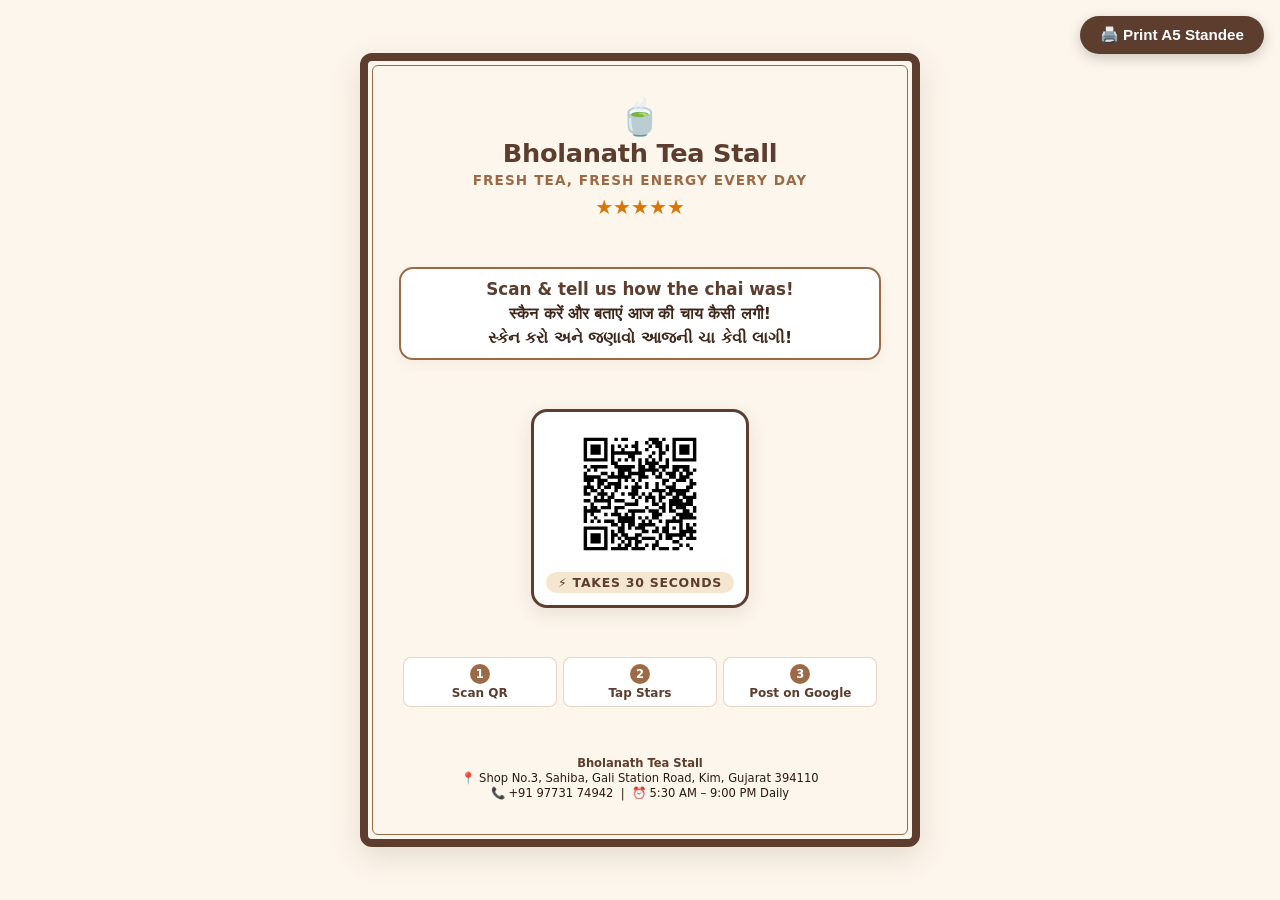
==== print-card.html @ 3c9a8007 "Enhance SEO, optimize images to WebP, add trilingual Google Review Helper and printable A5 counter c" ====
<!DOCTYPE html>
<html lang="en">
<head>
  <meta charset="UTF-8">
  <meta name="viewport" content="width=device-width, initial-scale=1.0">
  <title>Bholanath Tea Stall – Counter Standee (A5 Print Card)</title>
  <link rel="icon" type="image/png" sizes="128x128" href="img/bholanath-tea-stall-favicon.png">
  <style>
    @page {
      size: A5 portrait;
      margin: 0;
    }

    :root {
      --cream: #fdf6ec;
      --beige: #f5e6d0;
      --warm-brown: #9b6b47;
      --deep-brown: #5c3d2e;
      --dark-text: #2c1a10;
      --amber: #d97706;
      --white: #ffffff;
      --font: system-ui, "Noto Sans Gujarati", "Noto Sans Devanagari", -apple-system, BlinkMacSystemFont, "Segoe UI", Roboto, sans-serif;
    }

    *, *::before, *::after {
      box-sizing: border-box;
      margin: 0;
      padding: 0;
    }

    body {
      font-family: var(--font);
      background: var(--cream);
      color: var(--dark-text);
      display: flex;
      justify-content: center;
      align-items: center;
      min-height: 100vh;
      margin: 0;
      padding: 20px;
      -webkit-print-color-adjust: exact;
      print-color-adjust: exact;
    }

    .card-sheet {
      width: 148mm;
      height: 210mm;
      max-width: 100%;
      background: var(--cream);
      border: 8px solid var(--deep-brown);
      border-radius: 12px;
      padding: 10mm 8mm;
      display: flex;
      flex-direction: column;
      align-items: center;
      justify-content: space-between;
      text-align: center;
      box-shadow: 0 10px 30px rgba(92, 61, 46, 0.15);
      position: relative;
      overflow: hidden;
    }

    .card-sheet::before {
      content: '';
      position: absolute;
      inset: 4px;
      border: 1.5px solid var(--warm-brown);
      border-radius: 6px;
      pointer-events: none;
    }

    .brand-header {
      display: flex;
      flex-direction: column;
      align-items: center;
      gap: 3px;
    }

    .brand-logo {
      font-size: 2.2rem;
      line-height: 1;
      margin-bottom: 2px;
    }

    .brand-name {
      font-size: 1.6rem;
      font-weight: 800;
      color: var(--deep-brown);
      letter-spacing: -0.01em;
      line-height: 1.15;
    }

    .brand-tagline {
      font-size: 0.85rem;
      font-weight: 600;
      color: var(--warm-brown);
      text-transform: uppercase;
      letter-spacing: 0.08em;
    }

    .stars-badge {
      display: inline-flex;
      align-items: center;
      gap: 3px;
      color: var(--amber);
      font-size: 1.25rem;
      margin-top: 4px;
    }

    .callout-box {
      background: var(--white);
      border: 2px solid var(--warm-brown);
      border-radius: 14px;
      padding: 10px 14px;
      width: 100%;
      box-shadow: 0 4px 12px rgba(92, 61, 46, 0.06);
    }

    .callout-en {
      font-size: 1.05rem;
      font-weight: 800;
      color: var(--deep-brown);
      line-height: 1.25;
      margin-bottom: 4px;
    }

    .callout-hi {
      font-size: 0.98rem;
      font-weight: 700;
      color: #3e2619;
      line-height: 1.3;
      margin-bottom: 3px;
    }

    .callout-gu {
      font-size: 0.98rem;
      font-weight: 700;
      color: #3e2619;
      line-height: 1.3;
    }

    .qr-frame {
      background: var(--white);
      padding: 12px;
      border: 3px solid var(--deep-brown);
      border-radius: 16px;
      box-shadow: 0 6px 18px rgba(92, 61, 46, 0.12);
      display: flex;
      flex-direction: column;
      align-items: center;
      gap: 8px;
    }

    .qr-frame img {
      width: 140px;
      height: 140px;
      display: block;
    }

    .qr-caption {
      font-size: 0.78rem;
      font-weight: 700;
      color: var(--deep-brown);
      text-transform: uppercase;
      letter-spacing: 0.06em;
      background: var(--beige);
      padding: 3px 12px;
      border-radius: 50px;
    }

    .steps-row {
      display: flex;
      justify-content: space-around;
      width: 100%;
      gap: 6px;
      padding: 0 4px;
    }

    .step-item {
      flex: 1;
      background: var(--white);
      border: 1px solid rgba(200, 149, 108, 0.4);
      border-radius: 8px;
      padding: 6px 4px;
      display: flex;
      flex-direction: column;
      align-items: center;
      gap: 2px;
    }

    .step-num {
      width: 20px;
      height: 20px;
      border-radius: 50%;
      background: var(--warm-brown);
      color: var(--white);
      font-size: 0.72rem;
      font-weight: 800;
      display: flex;
      align-items: center;
      justify-content: center;
    }

    .step-txt {
      font-size: 0.75rem;
      font-weight: 700;
      color: var(--deep-brown);
      line-height: 1.2;
    }

    .card-footer {
      font-size: 0.72rem;
      color: var(--dark-text);
      line-height: 1.3;
    }

    .card-footer strong {
      color: var(--deep-brown);
    }

    .print-bar {
      position: fixed;
      top: 16px;
      right: 16px;
      z-index: 1000;
    }

    .print-btn {
      background: var(--deep-brown);
      color: var(--white);
      border: none;
      padding: 10px 20px;
      font-size: 0.95rem;
      font-weight: 700;
      border-radius: 50px;
      cursor: pointer;
      box-shadow: 0 4px 14px rgba(0,0,0,0.2);
    }

    @media print {
      body {
        padding: 0;
        background: transparent;
      }
      .print-bar {
        display: none;
      }
      .card-sheet {
        border-radius: 0;
        box-shadow: none;
        margin: 0 auto;
        page-break-inside: avoid;
      }
    }
  </style>
</head>
<body>

  <div class="print-bar">
    <button class="print-btn" onclick="window.print()">🖨️ Print A5 Standee</button>
  </div>

  <div class="card-sheet">
    <div class="brand-header">
      <div class="brand-logo">🍵</div>
      <h1 class="brand-name">Bholanath Tea Stall</h1>
      <p class="brand-tagline">Fresh Tea, Fresh Energy Every Day</p>
      <div class="stars-badge">★★★★★</div>
    </div>

    <div class="callout-box">
      <div class="callout-en">Scan &amp; tell us how the chai was!</div>
      <div class="callout-hi">स्कैन करें और बताएं आज की चाय कैसी लगी!</div>
      <div class="callout-gu">સ્કેન કરો અને જણાવો આજની ચા કેવી લાગી!</div>
    </div>

    <div class="qr-frame">
      <img src="img/review-qr.svg" alt="Scan to Review Bholanath Tea Stall" width="140" height="140">
      <span class="qr-caption">⚡ Takes 30 Seconds</span>
    </div>

    <div class="steps-row">
      <div class="step-item">
        <span class="step-num">1</span>
        <span class="step-txt">Scan QR</span>
      </div>
      <div class="step-item">
        <span class="step-num">2</span>
        <span class="step-txt">Tap Stars</span>
      </div>
      <div class="step-item">
        <span class="step-num">3</span>
        <span class="step-txt">Post on Google</span>
      </div>
    </div>

    <div class="card-footer">
      <strong>Bholanath Tea Stall</strong><br>
      📍 Shop No.3, Sahiba, Gali Station Road, Kim, Gujarat 394110<br>
      📞 +91 97731 74942 &nbsp;|&nbsp; ⏰ 5:30 AM – 9:00 PM Daily
    </div>
  </div>

</body>
</html>
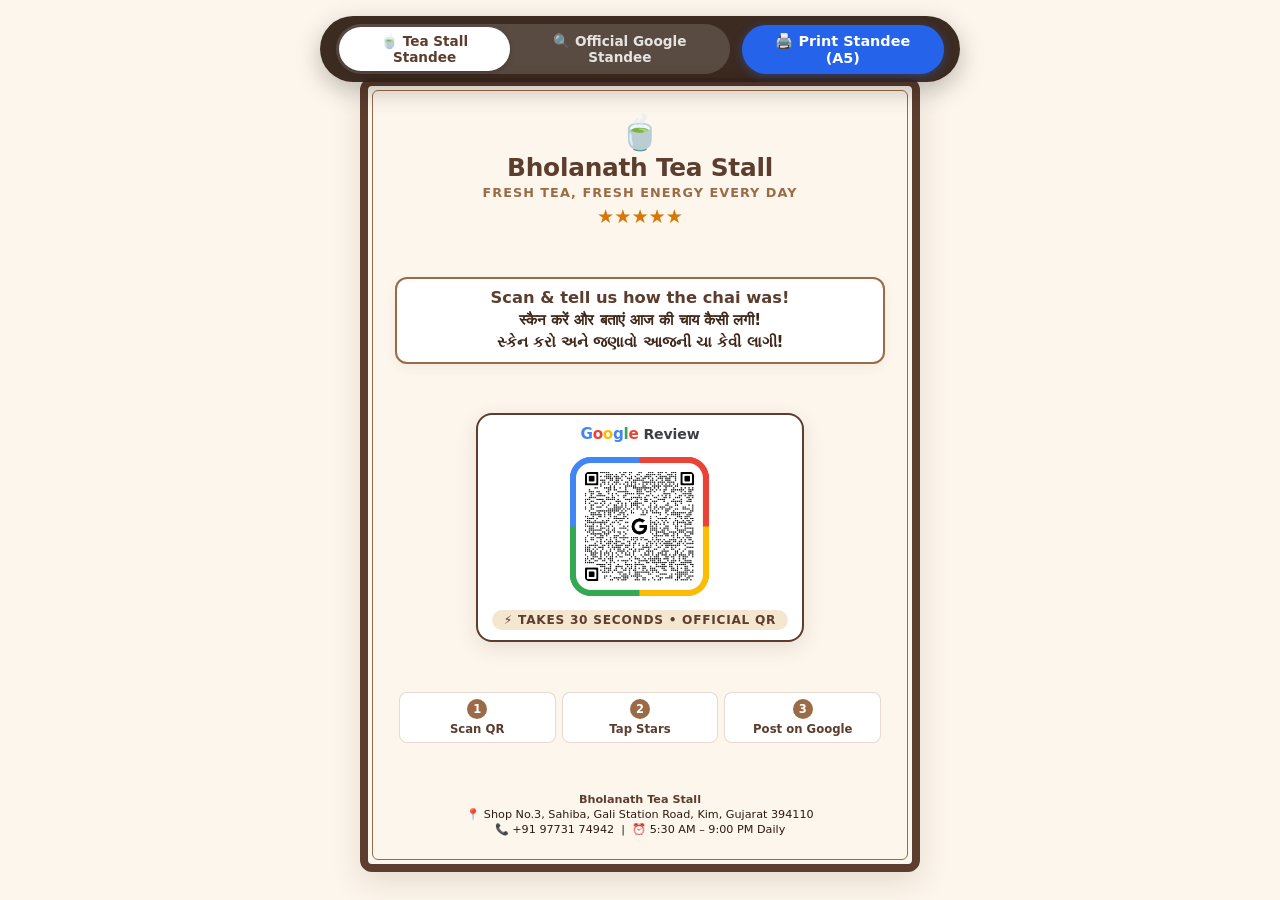
==== commit 29976b71: "Implement official Google Review QR pattern and dual-mode standee on print-card.html" ====
--- a/print-card.html
+++ b/print-card.html
@@ -19,6 +19,10 @@
       --dark-text: #2c1a10;
       --amber: #d97706;
       --white: #ffffff;
+      --google-blue: #4285f4;
+      --google-red: #ea4335;
+      --google-yellow: #fbbc05;
+      --google-green: #34a853;
       --font: system-ui, "Noto Sans Gujarati", "Noto Sans Devanagari", -apple-system, BlinkMacSystemFont, "Segoe UI", Roboto, sans-serif;
     }
 
@@ -33,15 +37,88 @@
       background: var(--cream);
       color: var(--dark-text);
       display: flex;
+      flex-direction: column;
       justify-content: center;
       align-items: center;
       min-height: 100vh;
       margin: 0;
-      padding: 20px;
+      padding: 70px 20px 20px;
       -webkit-print-color-adjust: exact;
       print-color-adjust: exact;
     }
 
+    /* Print Navigation Bar */
+    .print-bar {
+      position: fixed;
+      top: 16px;
+      left: 50%;
+      transform: translateX(-50%);
+      z-index: 1000;
+      display: flex;
+      align-items: center;
+      gap: 12px;
+      background: rgba(44, 26, 16, 0.92);
+      backdrop-filter: blur(8px);
+      -webkit-backdrop-filter: blur(8px);
+      padding: 8px 16px;
+      border-radius: 50px;
+      box-shadow: 0 8px 24px rgba(0,0,0,0.25);
+    }
+
+    .tab-group {
+      display: flex;
+      background: rgba(255, 255, 255, 0.15);
+      border-radius: 50px;
+      padding: 3px;
+      gap: 3px;
+    }
+
+    .tab-btn {
+      background: transparent;
+      color: rgba(255, 255, 255, 0.85);
+      border: none;
+      padding: 6px 14px;
+      font-size: 0.85rem;
+      font-weight: 700;
+      border-radius: 50px;
+      cursor: pointer;
+      transition: all 0.2s ease;
+      font-family: inherit;
+    }
+
+    .tab-btn.active {
+      background: var(--white);
+      color: var(--deep-brown);
+      box-shadow: 0 2px 6px rgba(0,0,0,0.2);
+    }
+
+    .print-btn {
+      background: #2563eb;
+      color: var(--white);
+      border: none;
+      padding: 8px 20px;
+      font-size: 0.9rem;
+      font-weight: 700;
+      border-radius: 50px;
+      cursor: pointer;
+      font-family: inherit;
+      box-shadow: 0 2px 10px rgba(37, 99, 235, 0.4);
+      transition: background 0.2s ease;
+    }
+
+    .print-btn:hover {
+      background: #1d4ed8;
+    }
+
+    /* Sheets Container */
+    .standee-container {
+      display: flex;
+      justify-content: center;
+      align-items: center;
+      width: 100%;
+    }
+
+    /* Card Sheet A5 */
     .card-sheet {
       width: 148mm;
       height: 210mm;
@@ -49,7 +126,7 @@
       background: var(--cream);
       border: 8px solid var(--deep-brown);
       border-radius: 12px;
-      padding: 10mm 8mm;
+      padding: 8mm 7mm 7mm;
       display: flex;
       flex-direction: column;
       align-items: center;
@@ -69,21 +146,22 @@
       pointer-events: none;
     }
 
+    /* Brand Header */
     .brand-header {
       display: flex;
       flex-direction: column;
       align-items: center;
-      gap: 3px;
+      gap: 2px;
     }
 
     .brand-logo {
-      font-size: 2.2rem;
+      font-size: 2.1rem;
       line-height: 1;
       margin-bottom: 2px;
     }
 
     .brand-name {
-      font-size: 1.6rem;
+      font-size: 1.55rem;
       font-weight: 800;
       color: var(--deep-brown);
       letter-spacing: -0.01em;
@@ -91,7 +169,7 @@
     }
 
     .brand-tagline {
-      font-size: 0.85rem;
+      font-size: 0.8rem;
       font-weight: 600;
       color: var(--warm-brown);
       text-transform: uppercase;
@@ -103,62 +181,81 @@
       align-items: center;
       gap: 3px;
       color: var(--amber);
-      font-size: 1.25rem;
-      margin-top: 4px;
-    }
-
+      font-size: 1.2rem;
+      margin-top: 3px;
+    }
+
+    /* Trilingual Callout Box */
     .callout-box {
       background: var(--white);
       border: 2px solid var(--warm-brown);
-      border-radius: 14px;
-      padding: 10px 14px;
+      border-radius: 12px;
+      padding: 9px 12px;
       width: 100%;
       box-shadow: 0 4px 12px rgba(92, 61, 46, 0.06);
     }
 
     .callout-en {
-      font-size: 1.05rem;
+      font-size: 1.02rem;
       font-weight: 800;
       color: var(--deep-brown);
       line-height: 1.25;
-      margin-bottom: 4px;
+      margin-bottom: 3px;
     }
 
     .callout-hi {
-      font-size: 0.98rem;
+      font-size: 0.95rem;
       font-weight: 700;
       color: #3e2619;
       line-height: 1.3;
-      margin-bottom: 3px;
+      margin-bottom: 2px;
     }
 
     .callout-gu {
-      font-size: 0.98rem;
+      font-size: 0.95rem;
       font-weight: 700;
       color: #3e2619;
       line-height: 1.3;
     }
 
+    /* Official Google QR Frame */
     .qr-frame {
       background: var(--white);
-      padding: 12px;
-      border: 3px solid var(--deep-brown);
+      padding: 10px 14px 10px;
+      border: 2.5px solid var(--deep-brown);
       border-radius: 16px;
-      box-shadow: 0 6px 18px rgba(92, 61, 46, 0.12);
-      display: flex;
-      flex-direction: column;
-      align-items: center;
-      gap: 8px;
-    }
-
-    .qr-frame img {
-      width: 140px;
-      height: 140px;
+      box-shadow: 0 6px 20px rgba(92, 61, 46, 0.12);
+      display: flex;
+      flex-direction: column;
+      align-items: center;
+      gap: 6px;
+    }
+
+    .google-qr-badge-header {
+      font-size: 0.88rem;
+      font-weight: 700;
+      color: #3c4043;
+      display: flex;
+      align-items: center;
+      gap: 5px;
+      letter-spacing: -0.01em;
+    }
+
+    .g-logo {
+      font-weight: 800;
+      font-size: 0.95rem;
+      letter-spacing: -0.02em;
+    }
+
+    .official-qr-img {
+      width: 155px;
+      height: 155px;
       display: block;
+      border-radius: 18px;
     }
 
     .qr-caption {
-      font-size: 0.78rem;
+      font-size: 0.76rem;
       font-weight: 700;
       color: var(--deep-brown);
       text-transform: uppercase;
@@ -168,6 +265,7 @@
       border-radius: 50px;
     }
 
+    /* Steps Row */
     .steps-row {
       display: flex;
       justify-content: space-around;
@@ -178,14 +276,14 @@
 
     .step-item {
       flex: 1;
+      display: flex;
+      flex-direction: column;
+      align-items: center;
+      gap: 3px;
       background: var(--white);
-      border: 1px solid rgba(200, 149, 108, 0.4);
+      padding: 6px 4px;
       border-radius: 8px;
-      padding: 6px 4px;
-      display: flex;
-      flex-direction: column;
-      align-items: center;
-      gap: 2px;
+      border: 1px solid rgba(155, 107, 71, 0.25);
     }
 
     .step-num {
@@ -195,111 +293,173 @@
       background: var(--warm-brown);
       color: var(--white);
       font-size: 0.72rem;
-      font-weight: 800;
+      font-weight: 700;
       display: flex;
       align-items: center;
       justify-content: center;
     }
 
     .step-txt {
-      font-size: 0.75rem;
+      font-size: 0.73rem;
       font-weight: 700;
       color: var(--deep-brown);
       line-height: 1.2;
     }
 
+    /* Footer */
     .card-footer {
-      font-size: 0.72rem;
+      font-size: 0.7rem;
       color: var(--dark-text);
-      line-height: 1.3;
+      line-height: 1.35;
     }
 
     .card-footer strong {
       color: var(--deep-brown);
     }
 
-    .print-bar {
-      position: fixed;
-      top: 16px;
-      right: 16px;
-      z-index: 1000;
-    }
-
-    .print-btn {
-      background: var(--deep-brown);
-      color: var(--white);
-      border: none;
-      padding: 10px 20px;
-      font-size: 0.95rem;
-      font-weight: 700;
-      border-radius: 50px;
-      cursor: pointer;
-      box-shadow: 0 4px 14px rgba(0,0,0,0.2);
-    }
-
+    /* Official Google Standee View (Page 2 Replica) */
+    .google-official-sheet {
+      display: none;
+      width: 148mm;
+      height: 210mm;
+      max-width: 100%;
+      background: var(--white);
+      border-radius: 8px;
+      box-shadow: 0 10px 30px rgba(0,0,0,0.12);
+      overflow: hidden;
+      padding: 6mm 4mm;
+      flex-direction: column;
+      align-items: center;
+      justify-content: center;
+    }
+
+    .google-official-sheet img {
+      width: 100%;
+      height: 100%;
+      object-fit: contain;
+      display: block;
+    }
+
+    /* Print Styles */
     @media print {
       body {
         padding: 0;
         background: transparent;
       }
+
       .print-bar {
-        display: none;
+        display: none !important;
       }
-      .card-sheet {
+
+      .card-sheet, .google-official-sheet {
         border-radius: 0;
         box-shadow: none;
         margin: 0 auto;
         page-break-inside: avoid;
       }
+
+      .card-sheet.hidden-for-print,
+      .google-official-sheet.hidden-for-print {
+        display: none !important;
+      }
     }
   </style>
 </head>
 <body>
 
+  <!-- Top Action & View Switcher Bar -->
   <div class="print-bar">
-    <button class="print-btn" onclick="window.print()">🖨️ Print A5 Standee</button>
+    <div class="tab-group">
+      <button type="button" class="tab-btn active" id="tabTrilingual" onclick="switchCard('trilingual')">
+        🍵 Tea Stall Standee
+      </button>
+      <button type="button" class="tab-btn" id="tabGoogle" onclick="switchCard('google')">
+        🔍 Official Google Standee
+      </button>
+    </div>
+    <button type="button" class="print-btn" onclick="window.print()">🖨️ Print Standee (A5)</button>
   </div>
 
-  <div class="card-sheet">
-    <div class="brand-header">
-      <div class="brand-logo">🍵</div>
-      <h1 class="brand-name">Bholanath Tea Stall</h1>
-      <p class="brand-tagline">Fresh Tea, Fresh Energy Every Day</p>
-      <div class="stars-badge">★★★★★</div>
-    </div>
-
-    <div class="callout-box">
-      <div class="callout-en">Scan &amp; tell us how the chai was!</div>
-      <div class="callout-hi">स्कैन करें और बताएं आज की चाय कैसी लगी!</div>
-      <div class="callout-gu">સ્કેન કરો અને જણાવો આજની ચા કેવી લાગી!</div>
-    </div>
-
-    <div class="qr-frame">
-      <img src="img/review-qr.svg" alt="Scan to Review Bholanath Tea Stall" width="140" height="140">
-      <span class="qr-caption">⚡ Takes 30 Seconds</span>
-    </div>
-
-    <div class="steps-row">
-      <div class="step-item">
-        <span class="step-num">1</span>
-        <span class="step-txt">Scan QR</span>
+  <div class="standee-container">
+    <!-- 1. Trilingual Tea Stall Standee with Official Google 4-Color QR -->
+    <div class="card-sheet" id="trilingualSheet">
+      <div class="brand-header">
+        <div class="brand-logo">🍵</div>
+        <h1 class="brand-name">Bholanath Tea Stall</h1>
+        <p class="brand-tagline">Fresh Tea, Fresh Energy Every Day</p>
+        <div class="stars-badge">★★★★★</div>
       </div>
-      <div class="step-item">
-        <span class="step-num">2</span>
-        <span class="step-txt">Tap Stars</span>
+
+      <div class="callout-box">
+        <div class="callout-en">Scan &amp; tell us how the chai was!</div>
+        <div class="callout-hi">स्कैन करें और बताएं आज की चाय कैसी लगी!</div>
+        <div class="callout-gu">સ્કેન કરો અને જણાવો આજની ચા કેવી લાગી!</div>
       </div>
-      <div class="step-item">
-        <span class="step-num">3</span>
-        <span class="step-txt">Post on Google</span>
+
+      <!-- Official Google Review QR Pattern -->
+      <div class="qr-frame">
+        <div class="google-qr-badge-header">
+          <span class="g-logo">
+            <span style="color:#4285f4">G</span><span style="color:#ea4335">o</span><span style="color:#fbbc05">o</span><span style="color:#4285f4">g</span><span style="color:#34a853">l</span><span style="color:#ea4335">e</span>
+          </span>
+          <span>Review</span>
+        </div>
+        <img src="img/google-review-qr.png" alt="Official Google Review QR Code for Bholanath Tea Stall" width="155" height="155" class="official-qr-img">
+        <span class="qr-caption">⚡ Takes 30 Seconds • Official QR</span>
+      </div>
+
+      <div class="steps-row">
+        <div class="step-item">
+          <span class="step-num">1</span>
+          <span class="step-txt">Scan QR</span>
+        </div>
+        <div class="step-item">
+          <span class="step-num">2</span>
+          <span class="step-txt">Tap Stars</span>
+        </div>
+        <div class="step-item">
+          <span class="step-num">3</span>
+          <span class="step-txt">Post on Google</span>
+        </div>
+      </div>
+
+      <div class="card-footer">
+        <strong>Bholanath Tea Stall</strong><br>
+        📍 Shop No.3, Sahiba, Gali Station Road, Kim, Gujarat 394110<br>
+        📞 +91 97731 74942 &nbsp;|&nbsp; ⏰ 5:30 AM – 9:00 PM Daily
       </div>
     </div>
 
-    <div class="card-footer">
-      <strong>Bholanath Tea Stall</strong><br>
-      📍 Shop No.3, Sahiba, Gali Station Road, Kim, Gujarat 394110<br>
-      📞 +91 97731 74942 &nbsp;|&nbsp; ⏰ 5:30 AM – 9:00 PM Daily
+    <!-- 2. Official Google Business Profile Standee (Exact Page 2 Replica) -->
+    <div class="google-official-sheet" id="googleSheet">
+      <img src="img/google-official-standee.png" alt="Official Google Business Profile Standee for Bholanath Tea Stall">
     </div>
   </div>
 
+  <script>
+    function switchCard(type) {
+      const triSheet = document.getElementById('trilingualSheet');
+      const gSheet = document.getElementById('googleSheet');
+      const tabTri = document.getElementById('tabTrilingual');
+      const tabG = document.getElementById('tabGoogle');
+
+      if (type === 'google') {
+        triSheet.style.display = 'none';
+        triSheet.classList.add('hidden-for-print');
+        gSheet.style.display = 'flex';
+        gSheet.classList.remove('hidden-for-print');
+        tabG.classList.add('active');
+        tabTri.classList.remove('active');
+      } else {
+        triSheet.style.display = 'flex';
+        triSheet.classList.remove('hidden-for-print');
+        gSheet.style.display = 'none';
+        gSheet.classList.add('hidden-for-print');
+        tabTri.classList.add('active');
+        tabG.classList.remove('active');
+      }
+    }
+  </script>
+
 </body>
 </html>
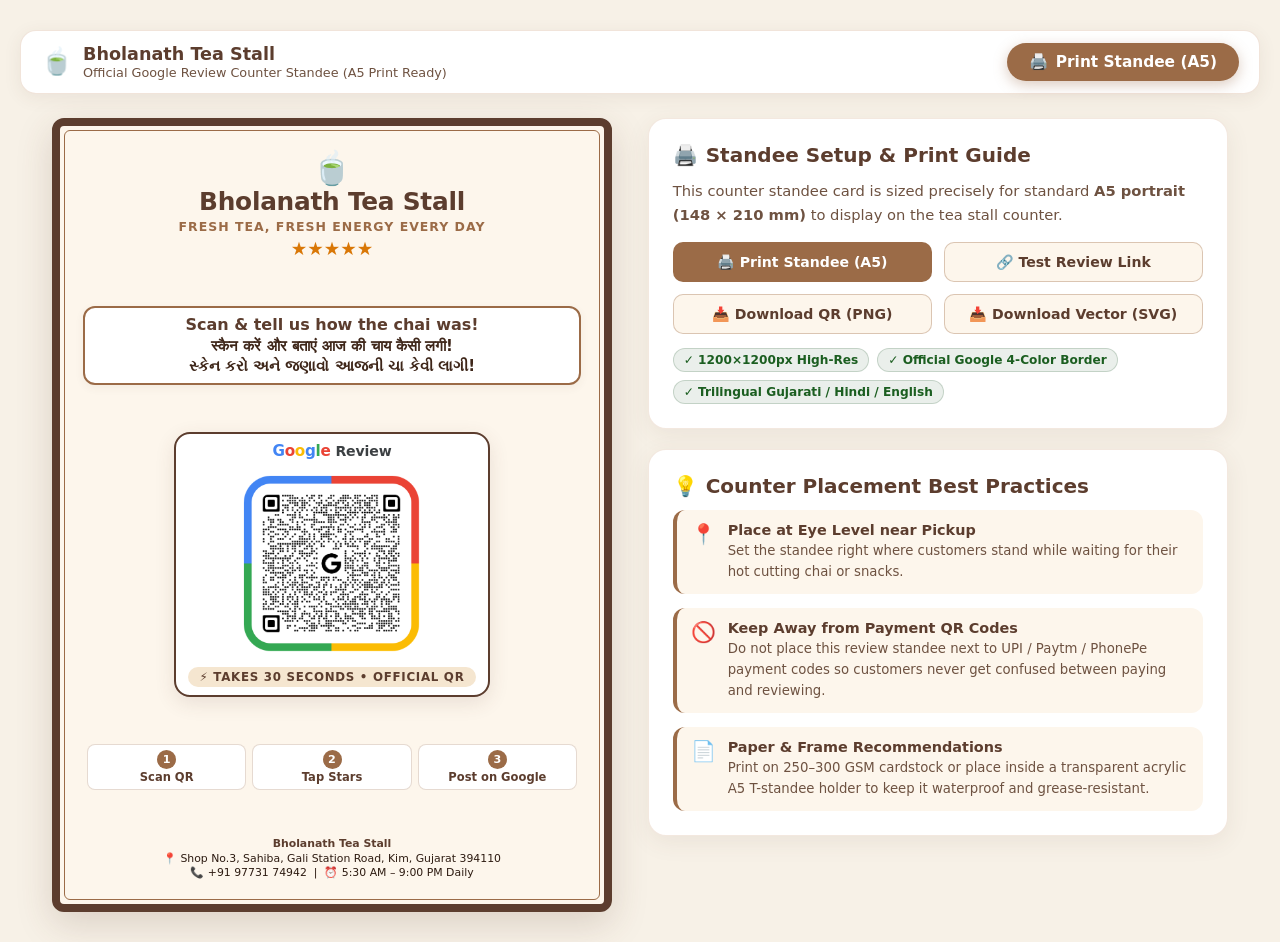
==== commit 051a16a7: "Enlarge official Google QR to 195px, remove tabs, and optimize desktop wide screen layout on print-c" ====
--- a/print-card.html
+++ b/print-card.html
@@ -17,12 +17,11 @@
       --warm-brown: #9b6b47;
       --deep-brown: #5c3d2e;
       --dark-text: #2c1a10;
+      --text-muted: #6e5241;
       --amber: #d97706;
       --white: #ffffff;
-      --google-blue: #4285f4;
-      --google-red: #ea4335;
-      --google-yellow: #fbbc05;
-      --google-green: #34a853;
+      --primary: #9b6b47;
+      --primary-hover: #5c3d2e;
       --font: system-ui, "Noto Sans Gujarati", "Noto Sans Devanagari", -apple-system, BlinkMacSystemFont, "Segoe UI", Roboto, sans-serif;
     }
 
@@ -34,105 +33,111 @@
 
     body {
       font-family: var(--font);
-      background: var(--cream);
+      background: #f7f1e7;
       color: var(--dark-text);
-      display: flex;
-      flex-direction: column;
-      justify-content: center;
-      align-items: center;
       min-height: 100vh;
       margin: 0;
-      padding: 70px 20px 20px;
+      padding: 30px 20px;
+      display: flex;
+      flex-direction: column;
+      align-items: center;
       -webkit-print-color-adjust: exact;
       print-color-adjust: exact;
     }
 
-    /* Print Navigation Bar */
-    .print-bar {
-      position: fixed;
-      top: 16px;
-      left: 50%;
-      transform: translateX(-50%);
-      z-index: 1000;
-      display: flex;
-      align-items: center;
-      gap: 12px;
-      background: rgba(44, 26, 16, 0.92);
-      backdrop-filter: blur(8px);
-      -webkit-backdrop-filter: blur(8px);
-      padding: 8px 16px;
-      border-radius: 50px;
-      box-shadow: 0 8px 24px rgba(0,0,0,0.25);
-    }
-
-    .tab-group {
-      display: flex;
-      background: rgba(255, 255, 255, 0.15);
-      border-radius: 50px;
-      padding: 3px;
-      gap: 3px;
-    }
-
-    .tab-btn {
-      background: transparent;
-      color: rgba(255, 255, 255, 0.85);
-      border: none;
-      padding: 6px 14px;
-      font-size: 0.85rem;
-      font-weight: 700;
-      border-radius: 50px;
-      cursor: pointer;
-      transition: all 0.2s ease;
-      font-family: inherit;
-    }
-
-    .tab-btn.active {
+    /* Top Sticky Print Action for Mobile/Small Screens */
+    .top-action-bar {
+      width: 100%;
+      max-width: 1240px;
+      display: flex;
+      justify-content: space-between;
+      align-items: center;
+      margin-bottom: 24px;
+      padding: 12px 20px;
       background: var(--white);
-      color: var(--deep-brown);
-      box-shadow: 0 2px 6px rgba(0,0,0,0.2);
-    }
-
-    .print-btn {
-      background: #2563eb;
+      border-radius: 16px;
+      box-shadow: 0 4px 18px rgba(92, 61, 46, 0.08);
+      border: 1px solid rgba(200, 149, 108, 0.25);
+    }
+
+    .top-brand {
+      display: flex;
+      align-items: center;
+      gap: 10px;
+    }
+
+    .top-brand-icon {
+      font-size: 1.6rem;
+      line-height: 1;
+    }
+
+    .top-brand-title {
+      font-size: 1.1rem;
+      font-weight: 800;
+      color: var(--deep-brown);
+      line-height: 1.2;
+    }
+
+    .top-brand-sub {
+      font-size: 0.8rem;
+      color: var(--text-muted);
+      font-weight: 500;
+    }
+
+    .print-main-btn {
+      display: inline-flex;
+      align-items: center;
+      gap: 8px;
+      background: var(--warm-brown);
       color: var(--white);
       border: none;
-      padding: 8px 20px;
-      font-size: 0.9rem;
+      padding: 10px 22px;
+      font-size: 0.96rem;
       font-weight: 700;
       border-radius: 50px;
       cursor: pointer;
       font-family: inherit;
-      box-shadow: 0 2px 10px rgba(37, 99, 235, 0.4);
-      transition: background 0.2s ease;
-    }
-
-    .print-btn:hover {
-      background: #1d4ed8;
-    }
-
-    /* Sheets Container */
-    .standee-container {
-      display: flex;
+      box-shadow: 0 4px 14px rgba(155, 107, 71, 0.35);
+      transition: all 0.2s ease;
+      text-decoration: none;
+    }
+
+    .print-main-btn:hover {
+      background: var(--deep-brown);
+      transform: translateY(-1px);
+      box-shadow: 0 6px 20px rgba(92, 61, 46, 0.45);
+    }
+
+    /* Desktop Responsive Layout */
+    .desktop-container {
+      width: 100%;
+      max-width: 1240px;
+      display: flex;
+      gap: 36px;
+      align-items: flex-start;
       justify-content: center;
-      align-items: center;
-      width: 100%;
-    }
-
-    /* Card Sheet A5 */
+    }
+
+    /* Left Side: A5 Standee Card Sheet */
+    .standee-wrapper {
+      flex-shrink: 0;
+      display: flex;
+      justify-content: center;
+    }
+
     .card-sheet {
       width: 148mm;
       height: 210mm;
-      max-width: 100%;
       background: var(--cream);
       border: 8px solid var(--deep-brown);
       border-radius: 12px;
-      padding: 8mm 7mm 7mm;
+      padding: 7mm 6mm 6mm;
       display: flex;
       flex-direction: column;
       align-items: center;
       justify-content: space-between;
       text-align: center;
-      box-shadow: 0 10px 30px rgba(92, 61, 46, 0.15);
+      box-shadow: 0 12px 36px rgba(92, 61, 46, 0.18);
       position: relative;
       overflow: hidden;
     }
@@ -155,7 +160,7 @@
     }
 
     .brand-logo {
-      font-size: 2.1rem;
+      font-size: 2rem;
       line-height: 1;
       margin-bottom: 2px;
     }
@@ -169,7 +174,7 @@
     }
 
     .brand-tagline {
-      font-size: 0.8rem;
+      font-size: 0.78rem;
       font-weight: 600;
       color: var(--warm-brown);
       text-transform: uppercase;
@@ -181,8 +186,8 @@
       align-items: center;
       gap: 3px;
       color: var(--amber);
-      font-size: 1.2rem;
-      margin-top: 3px;
+      font-size: 1.15rem;
+      margin-top: 2px;
     }
 
     /* Trilingual Callout Box */
@@ -190,39 +195,39 @@
       background: var(--white);
       border: 2px solid var(--warm-brown);
       border-radius: 12px;
-      padding: 9px 12px;
+      padding: 7px 10px;
       width: 100%;
-      box-shadow: 0 4px 12px rgba(92, 61, 46, 0.06);
+      box-shadow: 0 3px 10px rgba(92, 61, 46, 0.06);
     }
 
     .callout-en {
-      font-size: 1.02rem;
+      font-size: 1rem;
       font-weight: 800;
       color: var(--deep-brown);
       line-height: 1.25;
-      margin-bottom: 3px;
+      margin-bottom: 2px;
     }
 
     .callout-hi {
-      font-size: 0.95rem;
+      font-size: 0.94rem;
       font-weight: 700;
       color: #3e2619;
-      line-height: 1.3;
+      line-height: 1.25;
       margin-bottom: 2px;
     }
 
     .callout-gu {
-      font-size: 0.95rem;
+      font-size: 0.94rem;
       font-weight: 700;
       color: #3e2619;
-      line-height: 1.3;
-    }
-
-    /* Official Google QR Frame */
+      line-height: 1.25;
+    }
+
+    /* Enlarged Official Google QR Frame */
     .qr-frame {
       background: var(--white);
-      padding: 10px 14px 10px;
-      border: 2.5px solid var(--deep-brown);
+      padding: 8px 12px 8px;
+      border: 2px solid var(--deep-brown);
       border-radius: 16px;
       box-shadow: 0 6px 20px rgba(92, 61, 46, 0.12);
       display: flex;
@@ -247,15 +252,16 @@
       letter-spacing: -0.02em;
     }
 
+    /* Enlarged QR Code Image */
     .official-qr-img {
-      width: 155px;
-      height: 155px;
+      width: 195px;
+      height: 195px;
       display: block;
       border-radius: 18px;
     }
 
     .qr-caption {
-      font-size: 0.76rem;
+      font-size: 0.74rem;
       font-weight: 700;
       color: var(--deep-brown);
       text-transform: uppercase;
@@ -279,28 +285,28 @@
       display: flex;
       flex-direction: column;
       align-items: center;
-      gap: 3px;
+      gap: 2px;
       background: var(--white);
-      padding: 6px 4px;
+      padding: 5px 3px;
       border-radius: 8px;
       border: 1px solid rgba(155, 107, 71, 0.25);
     }
 
     .step-num {
-      width: 20px;
-      height: 20px;
+      width: 19px;
+      height: 19px;
       border-radius: 50%;
       background: var(--warm-brown);
       color: var(--white);
+      font-size: 0.7rem;
+      font-weight: 700;
+      display: flex;
+      align-items: center;
+      justify-content: center;
+    }
+
+    .step-txt {
       font-size: 0.72rem;
-      font-weight: 700;
-      display: flex;
-      align-items: center;
-      justify-content: center;
-    }
-
-    .step-txt {
-      font-size: 0.73rem;
       font-weight: 700;
       color: var(--deep-brown);
       line-height: 1.2;
@@ -308,7 +314,7 @@
 
     /* Footer */
     .card-footer {
-      font-size: 0.7rem;
+      font-size: 0.68rem;
       color: var(--dark-text);
       line-height: 1.35;
     }
@@ -317,149 +323,338 @@
       color: var(--deep-brown);
     }
 
-    /* Official Google Standee View (Page 2 Replica) */
-    .google-official-sheet {
-      display: none;
-      width: 148mm;
-      height: 210mm;
-      max-width: 100%;
+    /* Right Side: Desktop Information & Setup Panel */
+    .desktop-sidebar {
+      flex: 1;
+      display: flex;
+      flex-direction: column;
+      gap: 20px;
+      max-width: 580px;
+    }
+
+    .sidebar-card {
       background: var(--white);
-      border-radius: 8px;
-      box-shadow: 0 10px 30px rgba(0,0,0,0.12);
-      overflow: hidden;
-      padding: 6mm 4mm;
+      border-radius: 18px;
+      padding: 24px;
+      box-shadow: 0 6px 24px rgba(92, 61, 46, 0.08);
+      border: 1px solid rgba(200, 149, 108, 0.22);
+    }
+
+    .sidebar-card h2 {
+      font-size: 1.25rem;
+      font-weight: 800;
+      color: var(--deep-brown);
+      margin-bottom: 12px;
+      display: flex;
+      align-items: center;
+      gap: 8px;
+    }
+
+    .sidebar-card p {
+      font-size: 0.92rem;
+      color: var(--text-muted);
+      line-height: 1.6;
+      margin-bottom: 16px;
+    }
+
+    .action-grid {
+      display: grid;
+      grid-template-columns: repeat(auto-fit, minmax(200px, 1fr));
+      gap: 12px;
+      margin-bottom: 8px;
+    }
+
+    .action-btn {
+      display: inline-flex;
+      align-items: center;
+      justify-content: center;
+      gap: 8px;
+      padding: 11px 16px;
+      border-radius: 10px;
+      font-size: 0.88rem;
+      font-weight: 700;
+      text-decoration: none;
+      transition: all 0.2s ease;
+      cursor: pointer;
+      border: 1.5px solid transparent;
+      font-family: inherit;
+    }
+
+    .action-btn-primary {
+      background: var(--warm-brown);
+      color: var(--white);
+    }
+
+    .action-btn-primary:hover {
+      background: var(--deep-brown);
+    }
+
+    .action-btn-outline {
+      background: var(--cream);
+      color: var(--deep-brown);
+      border-color: rgba(155, 107, 71, 0.35);
+    }
+
+    .action-btn-outline:hover {
+      background: var(--beige);
+      border-color: var(--warm-brown);
+    }
+
+    .tips-list {
+      list-style: none;
+      display: flex;
       flex-direction: column;
-      align-items: center;
-      justify-content: center;
-    }
-
-    .google-official-sheet img {
-      width: 100%;
-      height: 100%;
-      object-fit: contain;
+      gap: 14px;
+      margin-top: 8px;
+    }
+
+    .tip-item {
+      display: flex;
+      align-items: flex-start;
+      gap: 12px;
+      background: var(--cream);
+      padding: 12px 14px;
+      border-radius: 12px;
+      border-left: 4px solid var(--warm-brown);
+    }
+
+    .tip-icon {
+      font-size: 1.25rem;
+      flex-shrink: 0;
+      line-height: 1.2;
+    }
+
+    .tip-content strong {
       display: block;
-    }
-
-    /* Print Styles */
+      font-size: 0.9rem;
+      color: var(--deep-brown);
+      margin-bottom: 2px;
+    }
+
+    .tip-content span {
+      font-size: 0.83rem;
+      color: var(--text-muted);
+      line-height: 1.5;
+    }
+
+    .qr-specs-badge {
+      display: flex;
+      flex-wrap: wrap;
+      gap: 8px;
+      margin-top: 14px;
+    }
+
+    .spec-pill {
+      font-size: 0.76rem;
+      font-weight: 700;
+      background: rgba(107, 143, 113, 0.14);
+      color: #1b5e20;
+      padding: 4px 10px;
+      border-radius: 50px;
+      border: 1px solid rgba(107, 143, 113, 0.3);
+    }
+
+    /* Responsive adjustments */
+    @media (max-width: 980px) {
+      .desktop-container {
+        flex-direction: column;
+        align-items: center;
+      }
+      .desktop-sidebar {
+        width: 100%;
+        max-width: 148mm;
+      }
+    }
+
+    @media (max-width: 600px) {
+      body {
+        padding: 16px 10px;
+      }
+      .top-action-bar {
+        flex-direction: column;
+        gap: 12px;
+        text-align: center;
+      }
+      .card-sheet {
+        width: 100%;
+        height: auto;
+        min-height: 600px;
+        padding: 24px 16px;
+      }
+      .official-qr-img {
+        width: 170px;
+        height: 170px;
+      }
+    }
+
+    /* Print Styles (Only print the standee card cleanly) */
     @media print {
       body {
         padding: 0;
+        margin: 0;
         background: transparent;
       }
 
-      .print-bar {
+      .top-action-bar,
+      .desktop-sidebar {
         display: none !important;
       }
 
-      .card-sheet, .google-official-sheet {
+      .desktop-container {
+        display: block;
+        margin: 0;
+        padding: 0;
+      }
+
+      .standee-wrapper {
+        display: block;
+        margin: 0;
+        padding: 0;
+      }
+
+      .card-sheet {
         border-radius: 0;
         box-shadow: none;
         margin: 0 auto;
         page-break-inside: avoid;
       }
-
-      .card-sheet.hidden-for-print,
-      .google-official-sheet.hidden-for-print {
-        display: none !important;
-      }
     }
   </style>
 </head>
 <body>
 
-  <!-- Top Action & View Switcher Bar -->
-  <div class="print-bar">
-    <div class="tab-group">
-      <button type="button" class="tab-btn active" id="tabTrilingual" onclick="switchCard('trilingual')">
-        🍵 Tea Stall Standee
-      </button>
-      <button type="button" class="tab-btn" id="tabGoogle" onclick="switchCard('google')">
-        🔍 Official Google Standee
-      </button>
+  <!-- Top Action Bar -->
+  <header class="top-action-bar">
+    <div class="top-brand">
+      <span class="top-brand-icon">🍵</span>
+      <div>
+        <div class="top-brand-title">Bholanath Tea Stall</div>
+        <div class="top-brand-sub">Official Google Review Counter Standee (A5 Print Ready)</div>
+      </div>
     </div>
-    <button type="button" class="print-btn" onclick="window.print()">🖨️ Print Standee (A5)</button>
-  </div>
-
-  <div class="standee-container">
-    <!-- 1. Trilingual Tea Stall Standee with Official Google 4-Color QR -->
-    <div class="card-sheet" id="trilingualSheet">
-      <div class="brand-header">
-        <div class="brand-logo">🍵</div>
-        <h1 class="brand-name">Bholanath Tea Stall</h1>
-        <p class="brand-tagline">Fresh Tea, Fresh Energy Every Day</p>
-        <div class="stars-badge">★★★★★</div>
-      </div>
-
-      <div class="callout-box">
-        <div class="callout-en">Scan &amp; tell us how the chai was!</div>
-        <div class="callout-hi">स्कैन करें और बताएं आज की चाय कैसी लगी!</div>
-        <div class="callout-gu">સ્કેન કરો અને જણાવો આજની ચા કેવી લાગી!</div>
-      </div>
-
-      <!-- Official Google Review QR Pattern -->
-      <div class="qr-frame">
-        <div class="google-qr-badge-header">
-          <span class="g-logo">
-            <span style="color:#4285f4">G</span><span style="color:#ea4335">o</span><span style="color:#fbbc05">o</span><span style="color:#4285f4">g</span><span style="color:#34a853">l</span><span style="color:#ea4335">e</span>
-          </span>
-          <span>Review</span>
+    <button type="button" class="print-main-btn" onclick="window.print()">
+      <span>🖨️</span> <span>Print Standee (A5)</span>
+    </button>
+  </header>
+
+  <!-- Desktop Two-Column Layout -->
+  <main class="desktop-container">
+
+    <!-- Left Column: The A5 Counter Standee Card -->
+    <div class="standee-wrapper">
+      <div class="card-sheet" id="standeeCard">
+        <div class="brand-header">
+          <div class="brand-logo">🍵</div>
+          <h1 class="brand-name">Bholanath Tea Stall</h1>
+          <p class="brand-tagline">Fresh Tea, Fresh Energy Every Day</p>
+          <div class="stars-badge">★★★★★</div>
         </div>
-        <img src="img/google-review-qr.png" alt="Official Google Review QR Code for Bholanath Tea Stall" width="155" height="155" class="official-qr-img">
-        <span class="qr-caption">⚡ Takes 30 Seconds • Official QR</span>
-      </div>
-
-      <div class="steps-row">
-        <div class="step-item">
-          <span class="step-num">1</span>
-          <span class="step-txt">Scan QR</span>
+
+        <div class="callout-box">
+          <div class="callout-en">Scan &amp; tell us how the chai was!</div>
+          <div class="callout-hi">स्कैन करें और बताएं आज की चाय कैसी लगी!</div>
+          <div class="callout-gu">સ્કેન કરો અને જણાવો આજની ચા કેવી લાગી!</div>
         </div>
-        <div class="step-item">
-          <span class="step-num">2</span>
-          <span class="step-txt">Tap Stars</span>
+
+        <!-- Official Google Review QR Pattern (Enlarged) -->
+        <div class="qr-frame">
+          <div class="google-qr-badge-header">
+            <span class="g-logo">
+              <span style="color:#4285f4">G</span><span style="color:#ea4335">o</span><span style="color:#fbbc05">o</span><span style="color:#4285f4">g</span><span style="color:#34a853">l</span><span style="color:#ea4335">e</span>
+            </span>
+            <span>Review</span>
+          </div>
+          <img src="img/google-review-qr.png"
+               alt="Official Google Review QR Code for Bholanath Tea Stall"
+               width="195"
+               height="195"
+               class="official-qr-img">
+          <span class="qr-caption">⚡ Takes 30 Seconds • Official QR</span>
         </div>
-        <div class="step-item">
-          <span class="step-num">3</span>
-          <span class="step-txt">Post on Google</span>
+
+        <div class="steps-row">
+          <div class="step-item">
+            <span class="step-num">1</span>
+            <span class="step-txt">Scan QR</span>
+          </div>
+          <div class="step-item">
+            <span class="step-num">2</span>
+            <span class="step-txt">Tap Stars</span>
+          </div>
+          <div class="step-item">
+            <span class="step-num">3</span>
+            <span class="step-txt">Post on Google</span>
+          </div>
+        </div>
+
+        <div class="card-footer">
+          <strong>Bholanath Tea Stall</strong><br>
+          📍 Shop No.3, Sahiba, Gali Station Road, Kim, Gujarat 394110<br>
+          📞 +91 97731 74942 &nbsp;|&nbsp; ⏰ 5:30 AM – 9:00 PM Daily
         </div>
       </div>
-
-      <div class="card-footer">
-        <strong>Bholanath Tea Stall</strong><br>
-        📍 Shop No.3, Sahiba, Gali Station Road, Kim, Gujarat 394110<br>
-        📞 +91 97731 74942 &nbsp;|&nbsp; ⏰ 5:30 AM – 9:00 PM Daily
+    </div>
+
+    <!-- Right Column: Desktop Helper & Printing Panel -->
+    <aside class="desktop-sidebar">
+      <div class="sidebar-card">
+        <h2><span>🖨️</span> Standee Setup &amp; Print Guide</h2>
+        <p>This counter standee card is sized precisely for standard <strong>A5 portrait (148 × 210 mm)</strong> to display on the tea stall counter.</p>
+
+        <div class="action-grid">
+          <button type="button" class="action-btn action-btn-primary" onclick="window.print()">
+            🖨️ Print Standee (A5)
+          </button>
+          <a href="https://local.google.com/place?placeid=ChIJ1VkV4Ws54DsRwUa0Q80TVq4&utm_medium=noren&utm_source=gbp&utm_campaign=2026"
+             target="_blank"
+             rel="noopener"
+             class="action-btn action-btn-outline">
+            🔗 Test Review Link
+          </a>
+          <a href="img/google-review-qr.png" download="Bholanath-Google-Review-QR.png" class="action-btn action-btn-outline">
+            📥 Download QR (PNG)
+          </a>
+          <a href="img/google-review-qr.svg" download="Bholanath-Google-Review-QR.svg" class="action-btn action-btn-outline">
+            📥 Download Vector (SVG)
+          </a>
+        </div>
+
+        <div class="qr-specs-badge">
+          <span class="spec-pill">✓ 1200×1200px High-Res</span>
+          <span class="spec-pill">✓ Official Google 4-Color Border</span>
+          <span class="spec-pill">✓ Trilingual Gujarati / Hindi / English</span>
+        </div>
       </div>
-    </div>
-
-    <!-- 2. Official Google Business Profile Standee (Exact Page 2 Replica) -->
-    <div class="google-official-sheet" id="googleSheet">
-      <img src="img/google-official-standee.png" alt="Official Google Business Profile Standee for Bholanath Tea Stall">
-    </div>
-  </div>
-
-  <script>
-    function switchCard(type) {
-      const triSheet = document.getElementById('trilingualSheet');
-      const gSheet = document.getElementById('googleSheet');
-      const tabTri = document.getElementById('tabTrilingual');
-      const tabG = document.getElementById('tabGoogle');
-
-      if (type === 'google') {
-        triSheet.style.display = 'none';
-        triSheet.classList.add('hidden-for-print');
-        gSheet.style.display = 'flex';
-        gSheet.classList.remove('hidden-for-print');
-        tabG.classList.add('active');
-        tabTri.classList.remove('active');
-      } else {
-        triSheet.style.display = 'flex';
-        triSheet.classList.remove('hidden-for-print');
-        gSheet.style.display = 'none';
-        gSheet.classList.add('hidden-for-print');
-        tabTri.classList.add('active');
-        tabG.classList.remove('active');
-      }
-    }
-  </script>
+
+      <div class="sidebar-card">
+        <h2><span>💡</span> Counter Placement Best Practices</h2>
+        <ul class="tips-list">
+          <li class="tip-item">
+            <span class="tip-icon">📍</span>
+            <div class="tip-content">
+              <strong>Place at Eye Level near Pickup</strong>
+              <span>Set the standee right where customers stand while waiting for their hot cutting chai or snacks.</span>
+            </div>
+          </li>
+          <li class="tip-item">
+            <span class="tip-icon">🚫</span>
+            <div class="tip-content">
+              <strong>Keep Away from Payment QR Codes</strong>
+              <span>Do not place this review standee next to UPI / Paytm / PhonePe payment codes so customers never get confused between paying and reviewing.</span>
+            </div>
+          </li>
+          <li class="tip-item">
+            <span class="tip-icon">📄</span>
+            <div class="tip-content">
+              <strong>Paper &amp; Frame Recommendations</strong>
+              <span>Print on 250–300 GSM cardstock or place inside a transparent acrylic A5 T-standee holder to keep it waterproof and grease-resistant.</span>
+            </div>
+          </li>
+        </ul>
+      </div>
+    </aside>
+
+  </main>
 
 </body>
 </html>
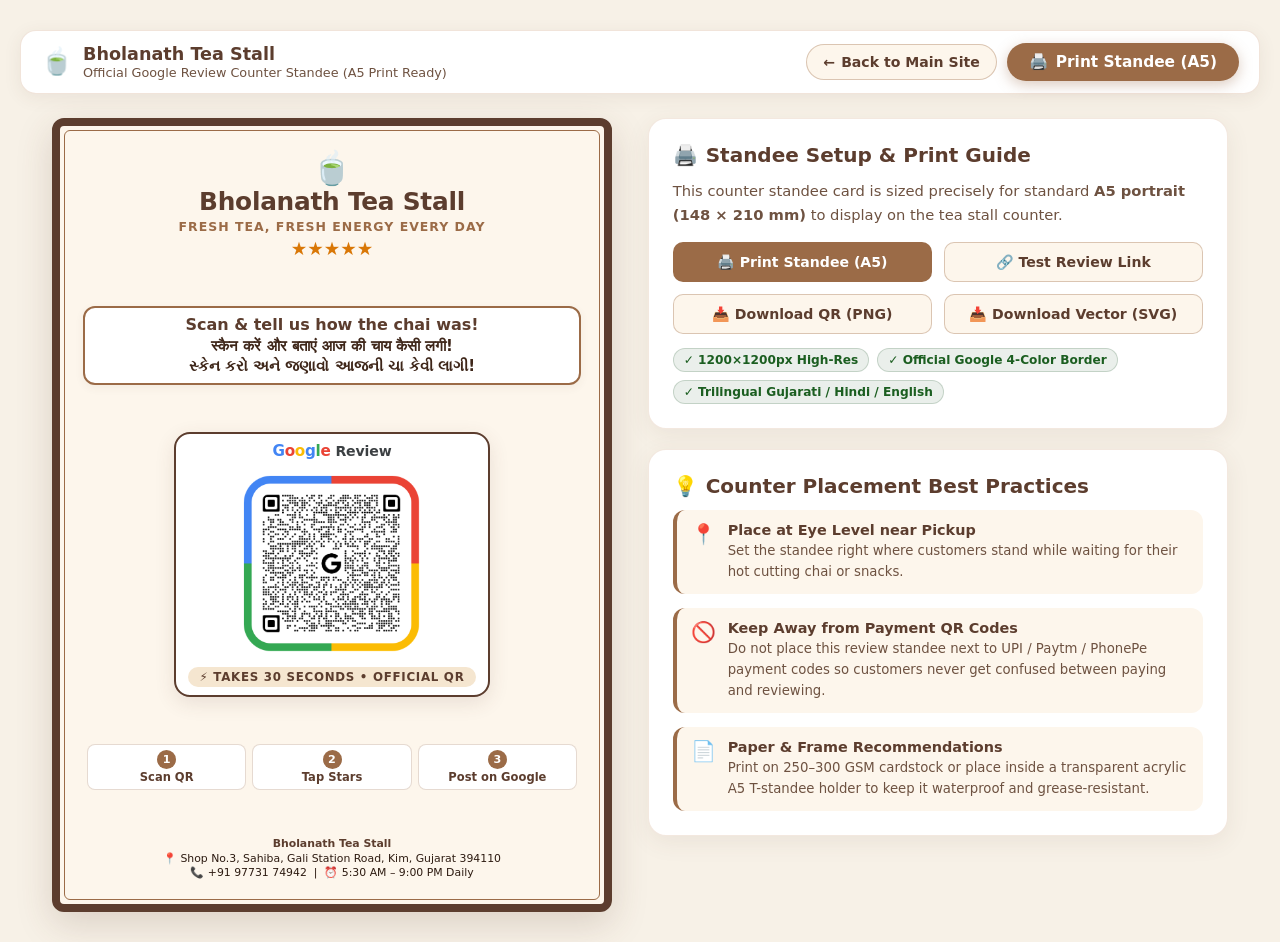
==== commit 44a71208: "Implement full-width desktop navigation, add About Us page with FSSAI hygiene standards, Disclaimer," ====
--- a/print-card.html
+++ b/print-card.html
@@ -1,6 +1,15 @@
 <!DOCTYPE html>
 <html lang="en">
 <head>
+  <!-- Google tag (gtag.js) -->
+  <script async src="https://www.googletagmanager.com/gtag/js?id=G-TCXVY5QBS7"></script>
+  <script>
+    window.dataLayer = window.dataLayer || [];
+    function gtag(){dataLayer.push(arguments);}
+    gtag('js', new Date());
+
+    gtag('config', 'G-TCXVY5QBS7');
+  </script>
   <meta charset="UTF-8">
   <meta name="viewport" content="width=device-width, initial-scale=1.0">
   <title>Bholanath Tea Stall – Counter Standee (A5 Print Card)</title>
@@ -532,9 +541,14 @@
         <div class="top-brand-sub">Official Google Review Counter Standee (A5 Print Ready)</div>
       </div>
     </div>
-    <button type="button" class="print-main-btn" onclick="window.print()">
-      <span>🖨️</span> <span>Print Standee (A5)</span>
-    </button>
+    <div style="display:flex;align-items:center;gap:10px;flex-wrap:wrap;">
+      <a href="index.html" class="action-btn-outline" style="text-decoration:none;display:inline-flex;align-items:center;gap:6px;padding:9px 16px;border-radius:50px;font-size:0.88rem;font-weight:600;border:1.5px solid rgba(155,107,71,0.35);">
+        <span>←</span> <span>Back to Main Site</span>
+      </a>
+      <button type="button" class="print-main-btn" onclick="window.print()">
+        <span>🖨️</span> <span>Print Standee (A5)</span>
+      </button>
+    </div>
   </header>
 
   <!-- Desktop Two-Column Layout -->
